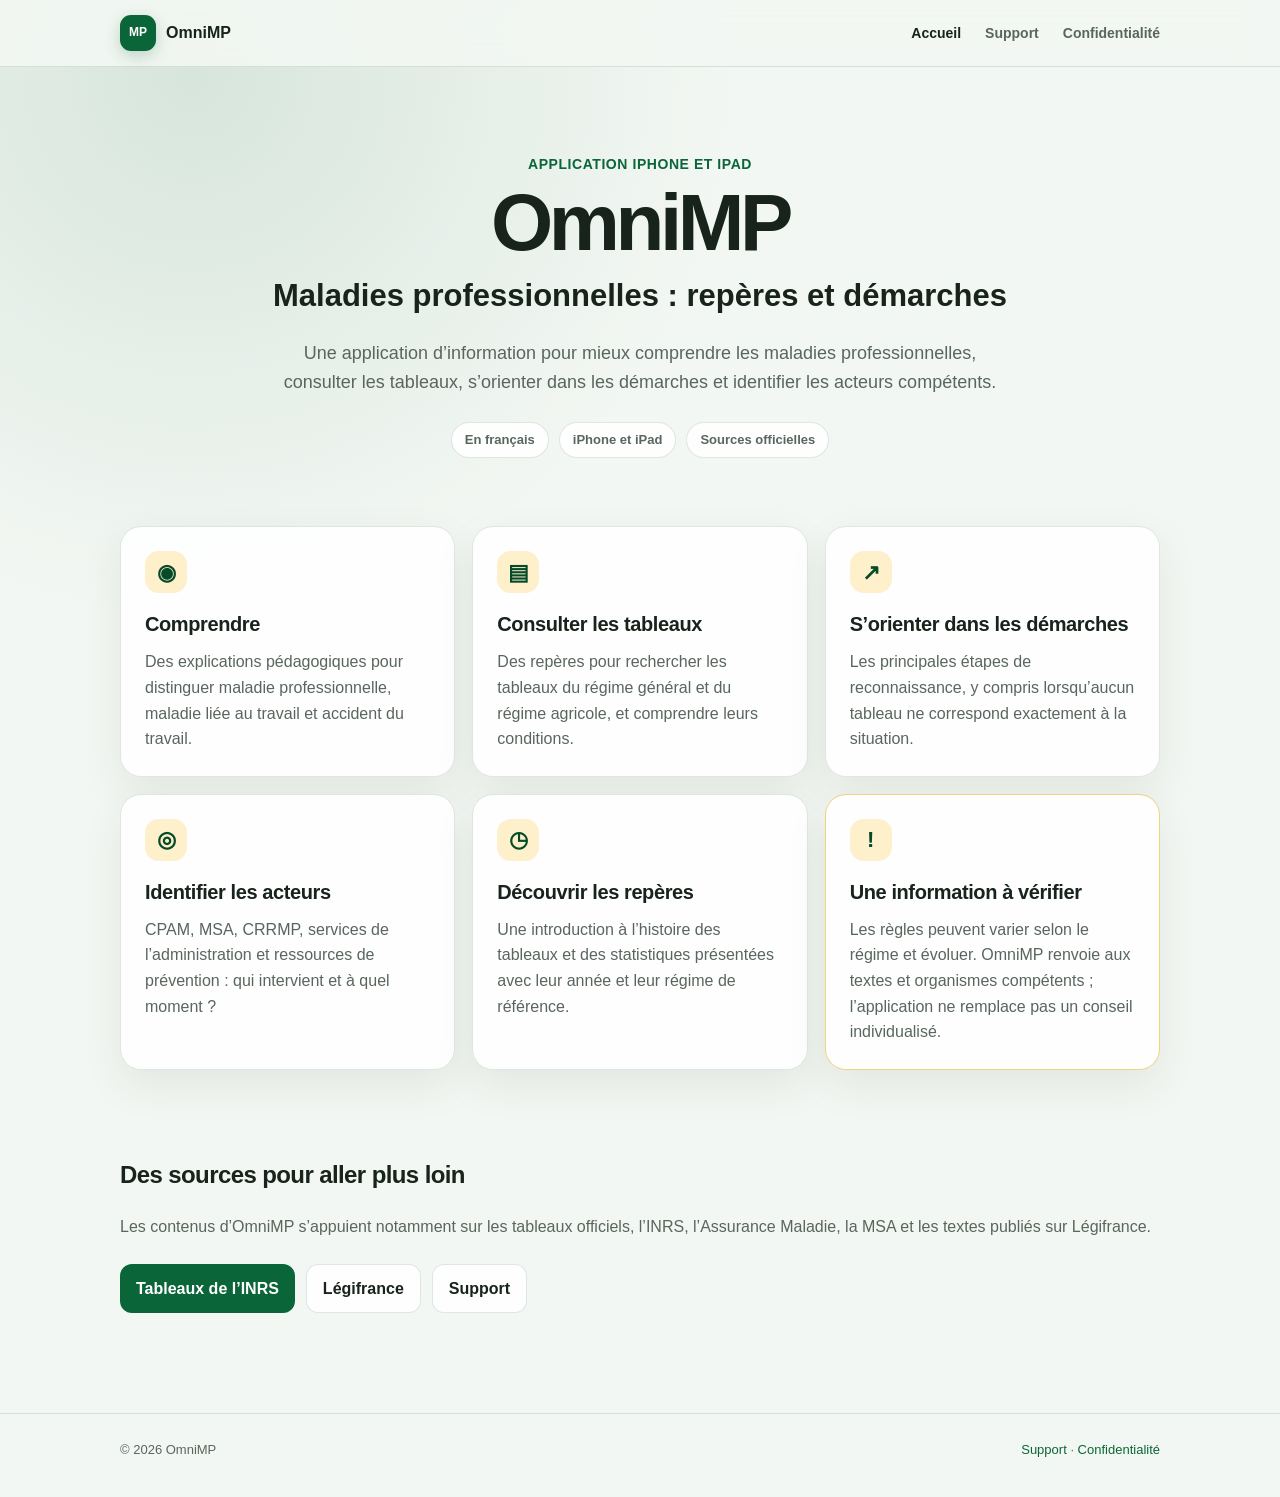
==== index.html @ 9f727d29 "Add files via upload" ====
<!doctype html>
<html lang="fr">
<head>
  <meta charset="utf-8">
  <meta name="viewport" content="width=device-width, initial-scale=1">
  <meta name="description" content="OmniMP : comprendre les maladies professionnelles, leurs tableaux, les démarches de reconnaissance et les acteurs concernés.">
  <meta name="theme-color" content="#0a6638">
  <title>OmniMP - Maladies professionnelles : repères et démarches</title>
  <link rel="stylesheet" href="styles.css">
</head>
<body>
<header>
  <div class="wrap">
    <nav aria-label="Navigation principale">
      <a class="brand" href="index.html"><span class="logo" aria-hidden="true">MP</span><span>OmniMP</span></a>
      <a class="navlink active" href="index.html">Accueil</a>
      <a class="navlink" href="support.html">Support</a>
      <a class="navlink" href="privacy.html">Confidentialité</a>
    </nav>
  </div>
</header>

<main>
  <section class="hero wrap">
    <p class="eyebrow">Application iPhone et iPad</p>
    <h1>OmniMP</h1>
    <p class="lead">Maladies professionnelles : repères et démarches</p>
    <p class="intro">
      Une application d’information pour mieux comprendre les maladies professionnelles,
      consulter les tableaux, s’orienter dans les démarches et identifier les acteurs compétents.
    </p>
    <div class="pills" aria-label="Caractéristiques">
      <span class="pill">En français</span>
      <span class="pill">iPhone et iPad</span>
      <span class="pill">Sources officielles</span>
    </div>
  </section>

  <section class="wrap grid" aria-label="Rubriques d’OmniMP">
    <article class="card">
      <div class="icon" aria-hidden="true">◉</div>
      <h2>Comprendre</h2>
      <p>Des explications pédagogiques pour distinguer maladie professionnelle, maladie liée au travail et accident du travail.</p>
    </article>
    <article class="card">
      <div class="icon" aria-hidden="true">▤</div>
      <h2>Consulter les tableaux</h2>
      <p>Des repères pour rechercher les tableaux du régime général et du régime agricole, et comprendre leurs conditions.</p>
    </article>
    <article class="card">
      <div class="icon" aria-hidden="true">↗</div>
      <h2>S’orienter dans les démarches</h2>
      <p>Les principales étapes de reconnaissance, y compris lorsqu’aucun tableau ne correspond exactement à la situation.</p>
    </article>
    <article class="card">
      <div class="icon" aria-hidden="true">◎</div>
      <h2>Identifier les acteurs</h2>
      <p>CPAM, MSA, CRRMP, services de l’administration et ressources de prévention : qui intervient et à quel moment ?</p>
    </article>
    <article class="card">
      <div class="icon" aria-hidden="true">◷</div>
      <h2>Découvrir les repères</h2>
      <p>Une introduction à l’histoire des tableaux et des statistiques présentées avec leur année et leur régime de référence.</p>
    </article>
    <article class="card notice-card">
      <div class="icon" aria-hidden="true">!</div>
      <h2>Une information à vérifier</h2>
      <p>Les règles peuvent varier selon le régime et évoluer. OmniMP renvoie aux textes et organismes compétents ; l’application ne remplace pas un conseil individualisé.</p>
    </article>
  </section>

  <section class="wrap sources">
    <h2>Des sources pour aller plus loin</h2>
    <p>Les contenus d’OmniMP s’appuient notamment sur les tableaux officiels, l’INRS, l’Assurance Maladie, la MSA et les textes publiés sur Légifrance.</p>
    <div class="actions">
      <a class="button" href="https://www.inrs.fr/publications/bdd/mp.html" rel="noopener noreferrer">Tableaux de l’INRS</a>
      <a class="button secondary" href="https://www.legifrance.gouv.fr/" rel="noopener noreferrer">Légifrance</a>
      <a class="button secondary" href="support.html">Support</a>
    </div>
  </section>
</main>

<footer>
  <div class="wrap footerrow">
    <span>© 2026 OmniMP</span>
    <span><a href="support.html">Support</a> · <a href="privacy.html">Confidentialité</a></span>
  </div>
</footer>
</body>
</html>
---- styles.css ----
:root {
  color-scheme: light dark;
  --bg: #f3f7f3;
  --card: rgba(255, 255, 255, .88);
  --text: #17231b;
  --muted: #59665d;
  --line: rgba(13, 73, 39, .13);
  --accent: #0a6638;
  --accent-dark: #064b29;
  --yellow: #f6c843;
  --shadow: 0 16px 42px rgba(20, 50, 30, .08);
}

@media (prefers-color-scheme: dark) {
  :root {
    --bg: #101713;
    --card: rgba(28, 38, 31, .92);
    --text: #edf5ee;
    --muted: #b0bdb2;
    --line: rgba(240, 255, 240, .13);
    --accent: #83d39d;
    --accent-dark: #b8efc6;
    --shadow: 0 16px 42px rgba(0, 0, 0, .25);
  }
}

* { box-sizing: border-box; }
html { scroll-behavior: smooth; }
body {
  margin: 0;
  color: var(--text);
  background: radial-gradient(circle at 15% 5%, rgba(10, 102, 56, .12), transparent 34rem), var(--bg);
  font: 16px/1.6 -apple-system, BlinkMacSystemFont, "Segoe UI", Roboto, Helvetica, Arial, sans-serif;
}
a { color: var(--accent); text-decoration: none; }
a:hover { text-decoration: underline; }
.wrap { width: min(1040px, calc(100% - 40px)); margin: 0 auto; }
header {
  position: sticky; top: 0; z-index: 5;
  background: color-mix(in srgb, var(--bg) 88%, transparent);
  border-bottom: 1px solid var(--line);
  backdrop-filter: blur(16px);
}
nav { min-height: 66px; display: flex; align-items: center; gap: 24px; }
.brand { display: inline-flex; align-items: center; gap: 10px; margin-right: auto; color: var(--text); font-weight: 800; }
.brand:hover { text-decoration: none; }
.logo {
  width: 36px; height: 36px; display: grid; place-items: center;
  border-radius: 11px; background: var(--accent); color: #fff; font-size: 12px; font-weight: 900;
  box-shadow: 0 5px 15px rgba(10, 102, 56, .22);
}
.navlink { color: var(--muted); font-size: 14px; font-weight: 650; }
.navlink.active { color: var(--text); }
.hero { padding: 86px 0 52px; text-align: center; }
.eyebrow { margin: 0 0 6px; color: var(--accent); font-size: 14px; font-weight: 800; letter-spacing: .04em; text-transform: uppercase; }
h1 { margin: 8px 0; font-size: clamp(48px, 8vw, 80px); line-height: 1; letter-spacing: -.055em; }
.lead { margin: 0 auto; font-size: clamp(22px, 3vw, 31px); font-weight: 750; }
.intro { max-width: 740px; margin: 18px auto 0; color: var(--muted); font-size: 18px; }
.pills { display: flex; flex-wrap: wrap; justify-content: center; gap: 10px; margin-top: 25px; }
.pill { padding: 7px 13px; border: 1px solid var(--line); border-radius: 999px; background: var(--card); color: var(--muted); font-size: 13px; font-weight: 700; }
.grid { display: grid; grid-template-columns: repeat(3, 1fr); gap: 17px; padding: 16px 0 58px; }
.card { padding: 24px; border: 1px solid var(--line); border-radius: 21px; background: var(--card); box-shadow: var(--shadow); }
.card h2 { margin: 0 0 9px; font-size: 20px; letter-spacing: -.02em; }
.card p { margin: 0; color: var(--muted); }
.icon { display: grid; place-items: center; width: 42px; height: 42px; margin-bottom: 15px; border-radius: 14px; background: color-mix(in srgb, var(--yellow) 28%, transparent); color: var(--accent-dark); font-size: 22px; font-weight: 800; }
.notice-card { border-color: color-mix(in srgb, var(--yellow) 60%, var(--line)); }
.sources { padding: 8px 0 76px; }
.sources h2, .content h2 { letter-spacing: -.025em; }
.sources p, .content p, .content li { color: var(--muted); }
.content { width: min(820px, calc(100% - 40px)); margin: 56px auto 80px; }
.content h1 { font-size: clamp(38px, 6vw, 58px); margin-bottom: 20px; }
.content h2 { margin: 34px 0 8px; font-size: 24px; }
.content li { margin: 7px 0; }
.notice { margin: 24px 0; padding: 17px 19px; border-left: 4px solid var(--yellow); border-radius: 0 14px 14px 0; background: var(--card); }
.actions { display: flex; flex-wrap: wrap; gap: 11px; margin: 24px 0; }
.button { display: inline-flex; align-items: center; justify-content: center; padding: 11px 16px; border-radius: 12px; background: var(--accent); color: #fff; font-weight: 750; }
.button:hover { text-decoration: none; filter: brightness(.96); }
.button.secondary { border: 1px solid var(--line); background: var(--card); color: var(--text); }
footer { padding: 26px 0 36px; border-top: 1px solid var(--line); color: var(--muted); font-size: 13px; }
.footerrow { display: flex; justify-content: space-between; flex-wrap: wrap; gap: 16px; }
@media (max-width: 760px) {
  nav { gap: 13px; }
  .navlink { display: none; }
  .grid { grid-template-columns: 1fr; }
  .hero { padding-top: 58px; }
}
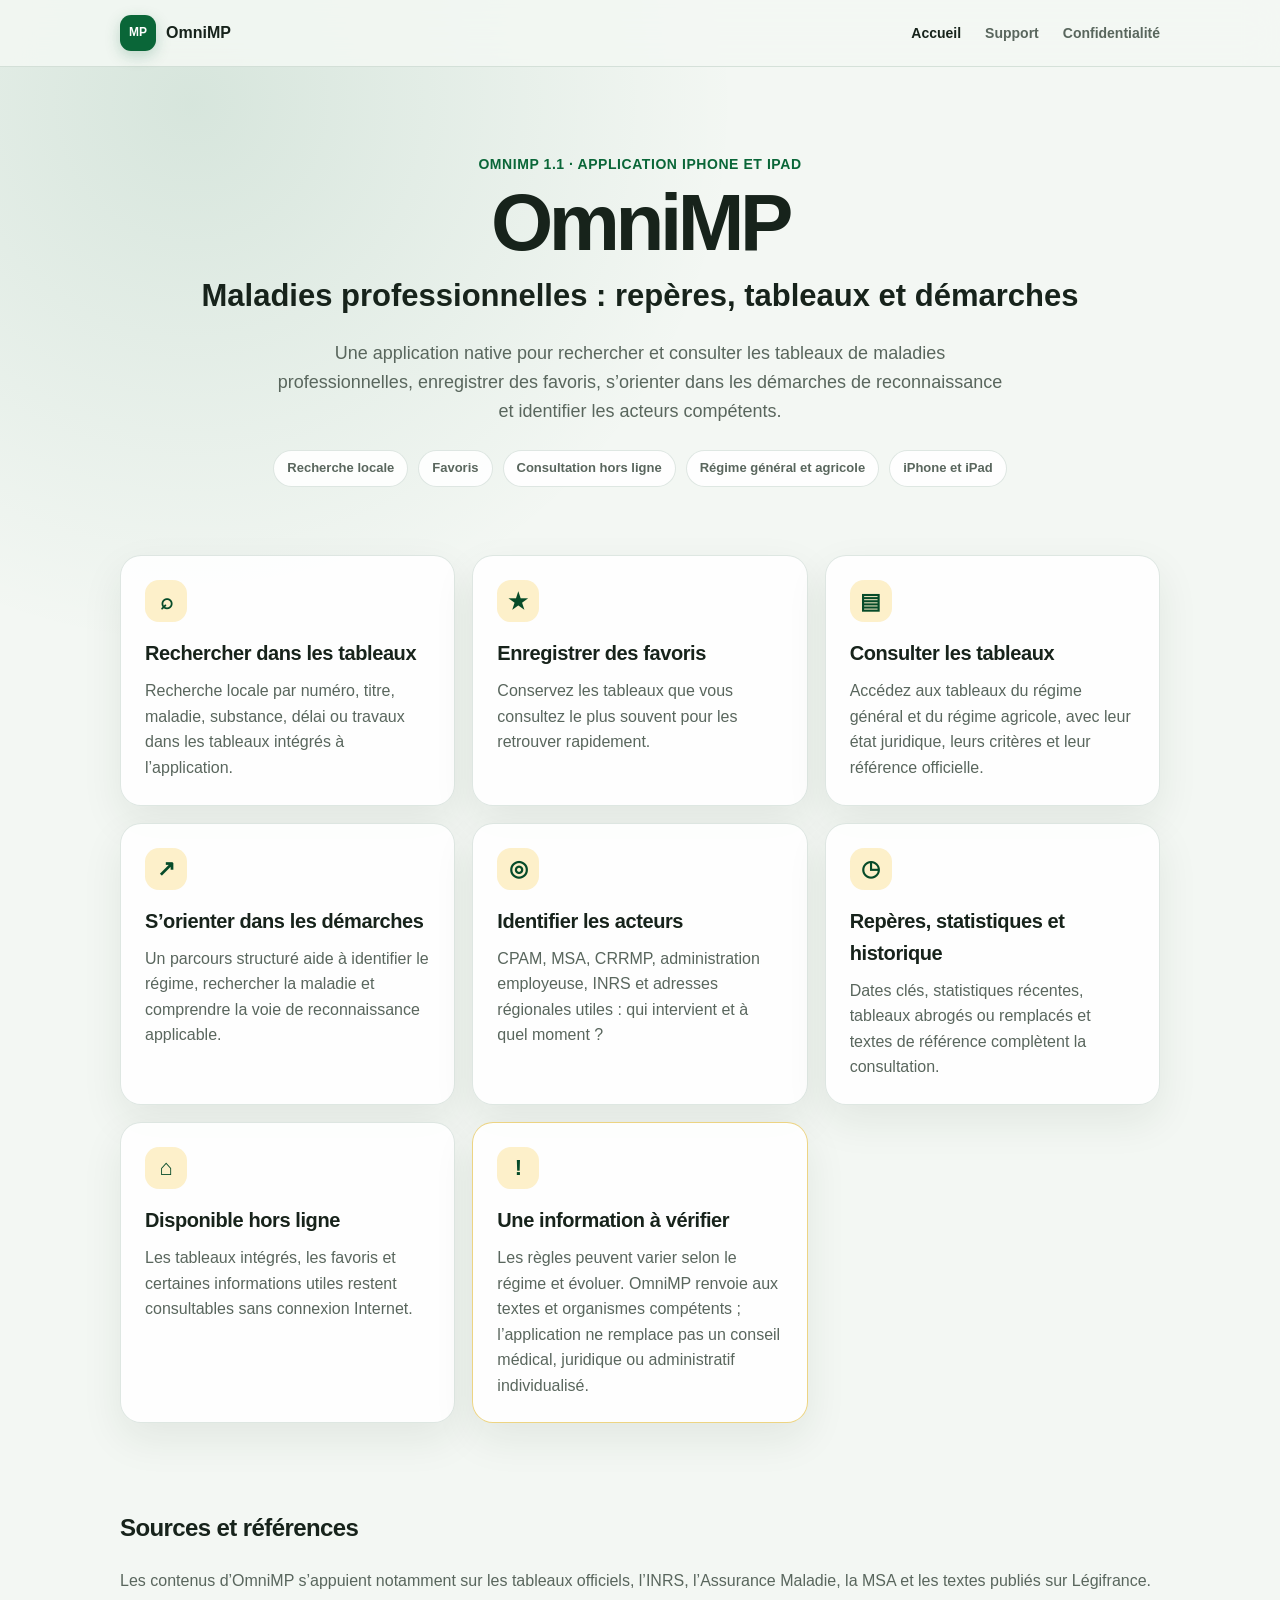
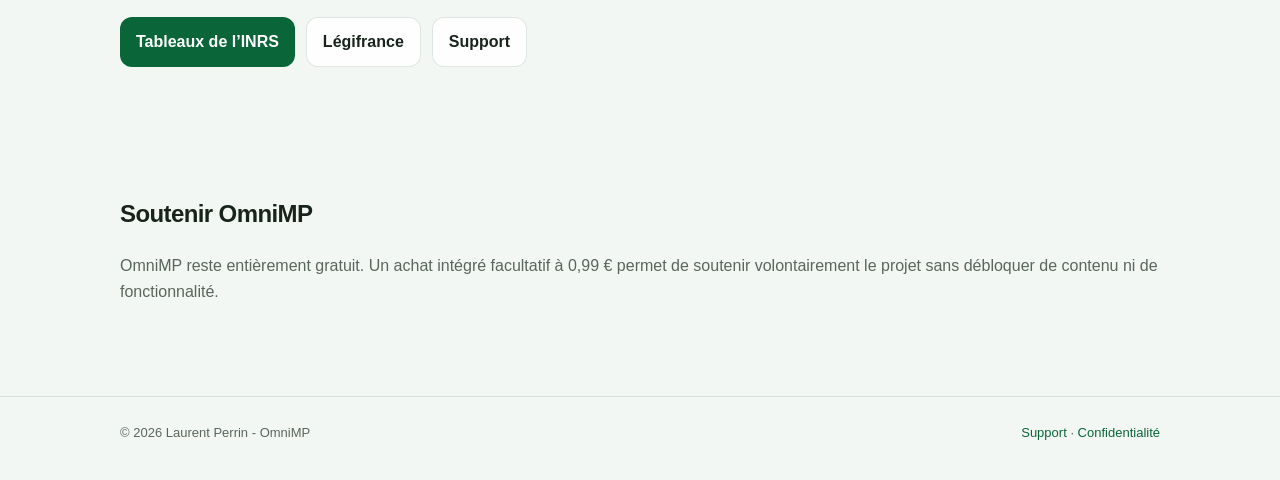
==== commit d7c2ffcb: "Add files via upload" ====
--- a/index.html
+++ b/index.html
@@ -1,90 +1,38 @@
 <!doctype html>
 <html lang="fr">
 <head>
-  <meta charset="utf-8">
-  <meta name="viewport" content="width=device-width, initial-scale=1">
-  <meta name="description" content="OmniMP : comprendre les maladies professionnelles, leurs tableaux, les démarches de reconnaissance et les acteurs concernés.">
+  <meta charset="utf-8"><meta name="viewport" content="width=device-width, initial-scale=1">
+  <meta name="description" content="OmniMP 1.1 : rechercher et consulter les tableaux de maladies professionnelles, enregistrer des favoris, s’orienter dans les démarches et identifier les acteurs compétents.">
   <meta name="theme-color" content="#0a6638">
-  <title>OmniMP - Maladies professionnelles : repères et démarches</title>
+  <title>OmniMP 1.1 - Maladies professionnelles : tableaux, démarches et repères</title>
   <link rel="stylesheet" href="styles.css">
 </head>
 <body>
-<header>
-  <div class="wrap">
-    <nav aria-label="Navigation principale">
-      <a class="brand" href="index.html"><span class="logo" aria-hidden="true">MP</span><span>OmniMP</span></a>
-      <a class="navlink active" href="index.html">Accueil</a>
-      <a class="navlink" href="support.html">Support</a>
-      <a class="navlink" href="privacy.html">Confidentialité</a>
-    </nav>
-  </div>
-</header>
-
+<header><div class="wrap"><nav aria-label="Navigation principale">
+<a class="brand" href="index.html"><span class="logo" aria-hidden="true">MP</span><span>OmniMP</span></a>
+<a class="navlink active" href="index.html">Accueil</a><a class="navlink" href="support.html">Support</a><a class="navlink" href="privacy.html">Confidentialité</a>
+</nav></div></header>
 <main>
-  <section class="hero wrap">
-    <p class="eyebrow">Application iPhone et iPad</p>
-    <h1>OmniMP</h1>
-    <p class="lead">Maladies professionnelles : repères et démarches</p>
-    <p class="intro">
-      Une application d’information pour mieux comprendre les maladies professionnelles,
-      consulter les tableaux, s’orienter dans les démarches et identifier les acteurs compétents.
-    </p>
-    <div class="pills" aria-label="Caractéristiques">
-      <span class="pill">En français</span>
-      <span class="pill">iPhone et iPad</span>
-      <span class="pill">Sources officielles</span>
-    </div>
-  </section>
-
-  <section class="wrap grid" aria-label="Rubriques d’OmniMP">
-    <article class="card">
-      <div class="icon" aria-hidden="true">◉</div>
-      <h2>Comprendre</h2>
-      <p>Des explications pédagogiques pour distinguer maladie professionnelle, maladie liée au travail et accident du travail.</p>
-    </article>
-    <article class="card">
-      <div class="icon" aria-hidden="true">▤</div>
-      <h2>Consulter les tableaux</h2>
-      <p>Des repères pour rechercher les tableaux du régime général et du régime agricole, et comprendre leurs conditions.</p>
-    </article>
-    <article class="card">
-      <div class="icon" aria-hidden="true">↗</div>
-      <h2>S’orienter dans les démarches</h2>
-      <p>Les principales étapes de reconnaissance, y compris lorsqu’aucun tableau ne correspond exactement à la situation.</p>
-    </article>
-    <article class="card">
-      <div class="icon" aria-hidden="true">◎</div>
-      <h2>Identifier les acteurs</h2>
-      <p>CPAM, MSA, CRRMP, services de l’administration et ressources de prévention : qui intervient et à quel moment ?</p>
-    </article>
-    <article class="card">
-      <div class="icon" aria-hidden="true">◷</div>
-      <h2>Découvrir les repères</h2>
-      <p>Une introduction à l’histoire des tableaux et des statistiques présentées avec leur année et leur régime de référence.</p>
-    </article>
-    <article class="card notice-card">
-      <div class="icon" aria-hidden="true">!</div>
-      <h2>Une information à vérifier</h2>
-      <p>Les règles peuvent varier selon le régime et évoluer. OmniMP renvoie aux textes et organismes compétents ; l’application ne remplace pas un conseil individualisé.</p>
-    </article>
-  </section>
-
-  <section class="wrap sources">
-    <h2>Des sources pour aller plus loin</h2>
-    <p>Les contenus d’OmniMP s’appuient notamment sur les tableaux officiels, l’INRS, l’Assurance Maladie, la MSA et les textes publiés sur Légifrance.</p>
-    <div class="actions">
-      <a class="button" href="https://www.inrs.fr/publications/bdd/mp.html" rel="noopener noreferrer">Tableaux de l’INRS</a>
-      <a class="button secondary" href="https://www.legifrance.gouv.fr/" rel="noopener noreferrer">Légifrance</a>
-      <a class="button secondary" href="support.html">Support</a>
-    </div>
-  </section>
+<section class="hero wrap">
+<p class="eyebrow">OmniMP 1.1 · Application iPhone et iPad</p>
+<h1>OmniMP</h1><p class="lead">Maladies professionnelles : repères, tableaux et démarches</p>
+<p class="intro">Une application native pour rechercher et consulter les tableaux de maladies professionnelles, enregistrer des favoris, s’orienter dans les démarches de reconnaissance et identifier les acteurs compétents.</p>
+<div class="pills" aria-label="Caractéristiques">
+<span class="pill">Recherche locale</span><span class="pill">Favoris</span><span class="pill">Consultation hors ligne</span><span class="pill">Régime général et agricole</span><span class="pill">iPhone et iPad</span>
+</div></section>
+<section class="wrap grid" aria-label="Fonctionnalités d’OmniMP">
+<article class="card"><div class="icon" aria-hidden="true">⌕</div><h2>Rechercher dans les tableaux</h2><p>Recherche locale par numéro, titre, maladie, substance, délai ou travaux dans les tableaux intégrés à l’application.</p></article>
+<article class="card"><div class="icon" aria-hidden="true">★</div><h2>Enregistrer des favoris</h2><p>Conservez les tableaux que vous consultez le plus souvent pour les retrouver rapidement.</p></article>
+<article class="card"><div class="icon" aria-hidden="true">▤</div><h2>Consulter les tableaux</h2><p>Accédez aux tableaux du régime général et du régime agricole, avec leur état juridique, leurs critères et leur référence officielle.</p></article>
+<article class="card"><div class="icon" aria-hidden="true">↗</div><h2>S’orienter dans les démarches</h2><p>Un parcours structuré aide à identifier le régime, rechercher la maladie et comprendre la voie de reconnaissance applicable.</p></article>
+<article class="card"><div class="icon" aria-hidden="true">◎</div><h2>Identifier les acteurs</h2><p>CPAM, MSA, CRRMP, administration employeuse, INRS et adresses régionales utiles : qui intervient et à quel moment ?</p></article>
+<article class="card"><div class="icon" aria-hidden="true">◷</div><h2>Repères, statistiques et historique</h2><p>Dates clés, statistiques récentes, tableaux abrogés ou remplacés et textes de référence complètent la consultation.</p></article>
+<article class="card"><div class="icon" aria-hidden="true">⌂</div><h2>Disponible hors ligne</h2><p>Les tableaux intégrés, les favoris et certaines informations utiles restent consultables sans connexion Internet.</p></article>
+<article class="card notice-card"><div class="icon" aria-hidden="true">!</div><h2>Une information à vérifier</h2><p>Les règles peuvent varier selon le régime et évoluer. OmniMP renvoie aux textes et organismes compétents ; l’application ne remplace pas un conseil médical, juridique ou administratif individualisé.</p></article>
+</section>
+<section class="wrap sources"><h2>Sources et références</h2><p>Les contenus d’OmniMP s’appuient notamment sur les tableaux officiels, l’INRS, l’Assurance Maladie, la MSA et les textes publiés sur Légifrance.</p>
+<div class="actions"><a class="button" href="https://www.inrs.fr/publications/bdd/mp.html" rel="noopener noreferrer">Tableaux de l’INRS</a><a class="button secondary" href="https://www.legifrance.gouv.fr/" rel="noopener noreferrer">Légifrance</a><a class="button secondary" href="support.html">Support</a></div></section>
+<section class="wrap sources"><h2>Soutenir OmniMP</h2><p>OmniMP reste entièrement gratuit. Un achat intégré facultatif à 0,99 € permet de soutenir volontairement le projet sans débloquer de contenu ni de fonctionnalité.</p></section>
 </main>
-
-<footer>
-  <div class="wrap footerrow">
-    <span>© 2026 OmniMP</span>
-    <span><a href="support.html">Support</a> · <a href="privacy.html">Confidentialité</a></span>
-  </div>
-</footer>
-</body>
-</html>
+<footer><div class="wrap footerrow"><span>© 2026 Laurent Perrin - OmniMP</span><span><a href="support.html">Support</a> · <a href="privacy.html">Confidentialité</a></span></div></footer>
+</body></html>
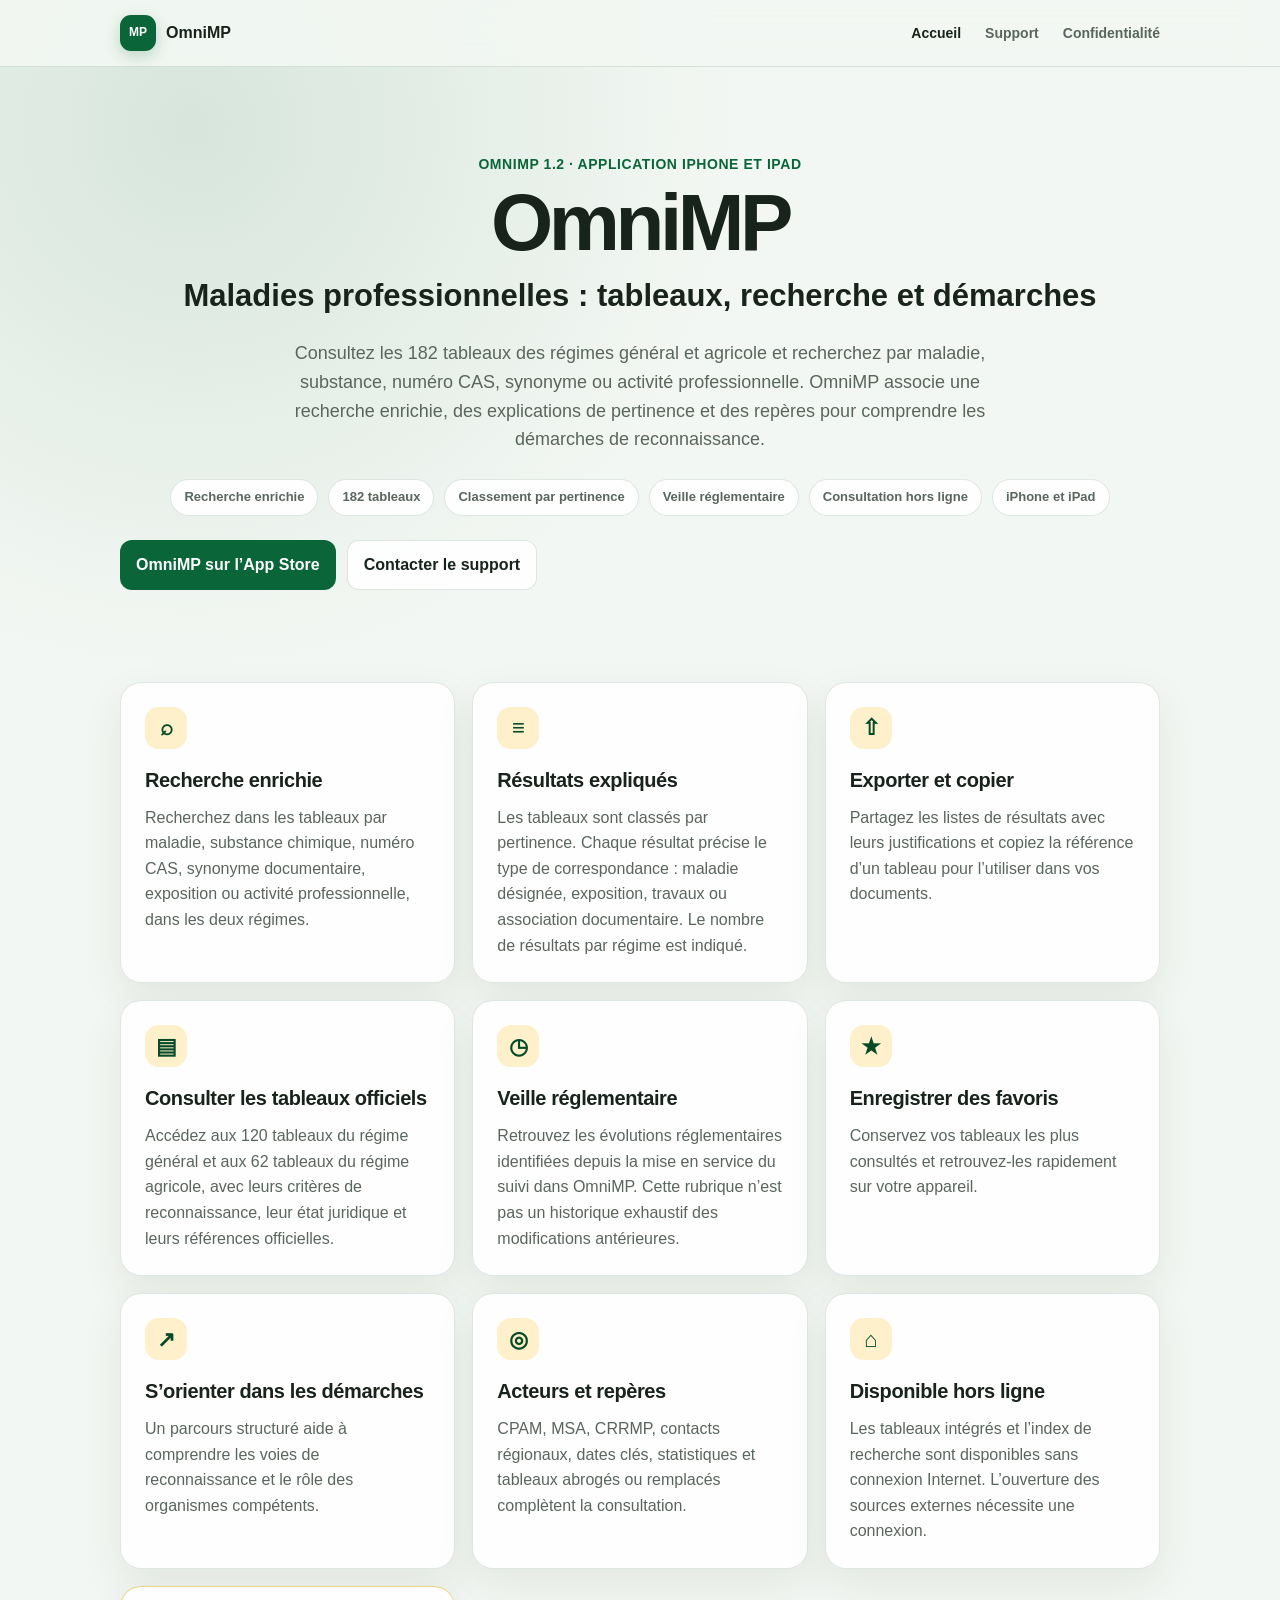
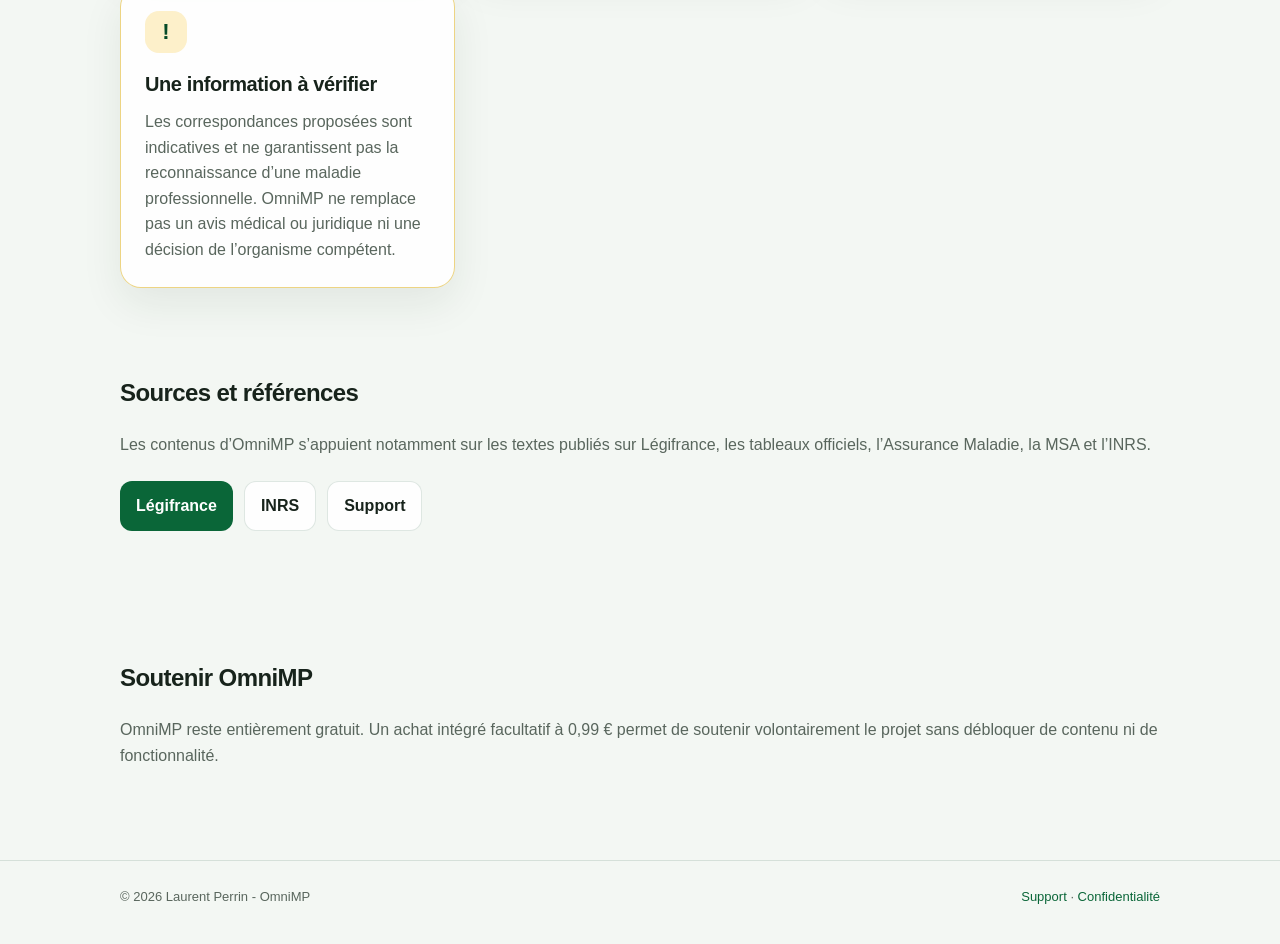
==== commit 5b01127c: "Add files via upload Webpages OmniMP 1.2" ====
--- a/index.html
+++ b/index.html
@@ -1,38 +1,24 @@
-<!doctype html>
-<html lang="fr">
-<head>
-  <meta charset="utf-8"><meta name="viewport" content="width=device-width, initial-scale=1">
-  <meta name="description" content="OmniMP 1.1 : rechercher et consulter les tableaux de maladies professionnelles, enregistrer des favoris, s’orienter dans les démarches et identifier les acteurs compétents.">
-  <meta name="theme-color" content="#0a6638">
-  <title>OmniMP 1.1 - Maladies professionnelles : tableaux, démarches et repères</title>
-  <link rel="stylesheet" href="styles.css">
-</head>
-<body>
-<header><div class="wrap"><nav aria-label="Navigation principale">
-<a class="brand" href="index.html"><span class="logo" aria-hidden="true">MP</span><span>OmniMP</span></a>
-<a class="navlink active" href="index.html">Accueil</a><a class="navlink" href="support.html">Support</a><a class="navlink" href="privacy.html">Confidentialité</a>
-</nav></div></header>
+<!doctype html><html lang="fr"><head><meta charset="utf-8"><meta name="viewport" content="width=device-width, initial-scale=1"><meta name="description" content="OmniMP 1.2 : recherche enrichie dans les tableaux des maladies professionnelles, numéros CAS, pertinence, veille réglementaire, favoris et consultation hors ligne."><meta name="theme-color" content="#0a6638"><title>OmniMP 1.2 - Maladies professionnelles : tableaux, recherche et démarches</title><link rel="stylesheet" href="styles.css"></head><body><header><div class="wrap"><nav aria-label="Navigation principale"><a class="brand" href="index.html"><span class="logo" aria-hidden="true">MP</span><span>OmniMP</span></a><a class="navlink active" href="index.html">Accueil</a><a class="navlink " href="support.html">Support</a><a class="navlink " href="privacy.html">Confidentialité</a></nav></div></header>
 <main>
 <section class="hero wrap">
-<p class="eyebrow">OmniMP 1.1 · Application iPhone et iPad</p>
-<h1>OmniMP</h1><p class="lead">Maladies professionnelles : repères, tableaux et démarches</p>
-<p class="intro">Une application native pour rechercher et consulter les tableaux de maladies professionnelles, enregistrer des favoris, s’orienter dans les démarches de reconnaissance et identifier les acteurs compétents.</p>
-<div class="pills" aria-label="Caractéristiques">
-<span class="pill">Recherche locale</span><span class="pill">Favoris</span><span class="pill">Consultation hors ligne</span><span class="pill">Régime général et agricole</span><span class="pill">iPhone et iPad</span>
-</div></section>
+<p class="eyebrow">OmniMP 1.2 · Application iPhone et iPad</p>
+<h1>OmniMP</h1><p class="lead">Maladies professionnelles : tableaux, recherche et démarches</p>
+<p class="intro">Consultez les 182 tableaux des régimes général et agricole et recherchez par maladie, substance, numéro CAS, synonyme ou activité professionnelle. OmniMP associe une recherche enrichie, des explications de pertinence et des repères pour comprendre les démarches de reconnaissance.</p>
+<div class="pills" aria-label="Caractéristiques"><span class="pill">Recherche enrichie</span><span class="pill">182 tableaux</span><span class="pill">Classement par pertinence</span><span class="pill">Veille réglementaire</span><span class="pill">Consultation hors ligne</span><span class="pill">iPhone et iPad</span></div>
+<div class="actions"><a class="button" href="https://apps.apple.com/fr/app/id6819201549" rel="noopener noreferrer">OmniMP sur l’App Store</a><a class="button secondary" href="support.html">Contacter le support</a></div>
+</section>
 <section class="wrap grid" aria-label="Fonctionnalités d’OmniMP">
-<article class="card"><div class="icon" aria-hidden="true">⌕</div><h2>Rechercher dans les tableaux</h2><p>Recherche locale par numéro, titre, maladie, substance, délai ou travaux dans les tableaux intégrés à l’application.</p></article>
-<article class="card"><div class="icon" aria-hidden="true">★</div><h2>Enregistrer des favoris</h2><p>Conservez les tableaux que vous consultez le plus souvent pour les retrouver rapidement.</p></article>
-<article class="card"><div class="icon" aria-hidden="true">▤</div><h2>Consulter les tableaux</h2><p>Accédez aux tableaux du régime général et du régime agricole, avec leur état juridique, leurs critères et leur référence officielle.</p></article>
-<article class="card"><div class="icon" aria-hidden="true">↗</div><h2>S’orienter dans les démarches</h2><p>Un parcours structuré aide à identifier le régime, rechercher la maladie et comprendre la voie de reconnaissance applicable.</p></article>
-<article class="card"><div class="icon" aria-hidden="true">◎</div><h2>Identifier les acteurs</h2><p>CPAM, MSA, CRRMP, administration employeuse, INRS et adresses régionales utiles : qui intervient et à quel moment ?</p></article>
-<article class="card"><div class="icon" aria-hidden="true">◷</div><h2>Repères, statistiques et historique</h2><p>Dates clés, statistiques récentes, tableaux abrogés ou remplacés et textes de référence complètent la consultation.</p></article>
-<article class="card"><div class="icon" aria-hidden="true">⌂</div><h2>Disponible hors ligne</h2><p>Les tableaux intégrés, les favoris et certaines informations utiles restent consultables sans connexion Internet.</p></article>
-<article class="card notice-card"><div class="icon" aria-hidden="true">!</div><h2>Une information à vérifier</h2><p>Les règles peuvent varier selon le régime et évoluer. OmniMP renvoie aux textes et organismes compétents ; l’application ne remplace pas un conseil médical, juridique ou administratif individualisé.</p></article>
+<article class="card"><div class="icon" aria-hidden="true">⌕</div><h2>Recherche enrichie</h2><p>Recherchez dans les tableaux par maladie, substance chimique, numéro CAS, synonyme documentaire, exposition ou activité professionnelle, dans les deux régimes.</p></article>
+<article class="card"><div class="icon" aria-hidden="true">≡</div><h2>Résultats expliqués</h2><p>Les tableaux sont classés par pertinence. Chaque résultat précise le type de correspondance : maladie désignée, exposition, travaux ou association documentaire. Le nombre de résultats par régime est indiqué.</p></article>
+<article class="card"><div class="icon" aria-hidden="true">⇧</div><h2>Exporter et copier</h2><p>Partagez les listes de résultats avec leurs justifications et copiez la référence d’un tableau pour l’utiliser dans vos documents.</p></article>
+<article class="card"><div class="icon" aria-hidden="true">▤</div><h2>Consulter les tableaux officiels</h2><p>Accédez aux 120 tableaux du régime général et aux 62 tableaux du régime agricole, avec leurs critères de reconnaissance, leur état juridique et leurs références officielles.</p></article>
+<article class="card"><div class="icon" aria-hidden="true">◷</div><h2>Veille réglementaire</h2><p>Retrouvez les évolutions réglementaires identifiées depuis la mise en service du suivi dans OmniMP. Cette rubrique n’est pas un historique exhaustif des modifications antérieures.</p></article>
+<article class="card"><div class="icon" aria-hidden="true">★</div><h2>Enregistrer des favoris</h2><p>Conservez vos tableaux les plus consultés et retrouvez-les rapidement sur votre appareil.</p></article>
+<article class="card"><div class="icon" aria-hidden="true">↗</div><h2>S’orienter dans les démarches</h2><p>Un parcours structuré aide à comprendre les voies de reconnaissance et le rôle des organismes compétents.</p></article>
+<article class="card"><div class="icon" aria-hidden="true">◎</div><h2>Acteurs et repères</h2><p>CPAM, MSA, CRRMP, contacts régionaux, dates clés, statistiques et tableaux abrogés ou remplacés complètent la consultation.</p></article>
+<article class="card"><div class="icon" aria-hidden="true">⌂</div><h2>Disponible hors ligne</h2><p>Les tableaux intégrés et l’index de recherche sont disponibles sans connexion Internet. L’ouverture des sources externes nécessite une connexion.</p></article>
+<article class="card notice-card"><div class="icon" aria-hidden="true">!</div><h2>Une information à vérifier</h2><p>Les correspondances proposées sont indicatives et ne garantissent pas la reconnaissance d’une maladie professionnelle. OmniMP ne remplace pas un avis médical ou juridique ni une décision de l’organisme compétent.</p></article>
 </section>
-<section class="wrap sources"><h2>Sources et références</h2><p>Les contenus d’OmniMP s’appuient notamment sur les tableaux officiels, l’INRS, l’Assurance Maladie, la MSA et les textes publiés sur Légifrance.</p>
-<div class="actions"><a class="button" href="https://www.inrs.fr/publications/bdd/mp.html" rel="noopener noreferrer">Tableaux de l’INRS</a><a class="button secondary" href="https://www.legifrance.gouv.fr/" rel="noopener noreferrer">Légifrance</a><a class="button secondary" href="support.html">Support</a></div></section>
+<section class="wrap sources"><h2>Sources et références</h2><p>Les contenus d’OmniMP s’appuient notamment sur les textes publiés sur Légifrance, les tableaux officiels, l’Assurance Maladie, la MSA et l’INRS.</p><div class="actions"><a class="button" href="https://www.legifrance.gouv.fr/" rel="noopener noreferrer">Légifrance</a><a class="button secondary" href="https://www.inrs.fr/" rel="noopener noreferrer">INRS</a><a class="button secondary" href="support.html">Support</a></div></section>
 <section class="wrap sources"><h2>Soutenir OmniMP</h2><p>OmniMP reste entièrement gratuit. Un achat intégré facultatif à 0,99 € permet de soutenir volontairement le projet sans débloquer de contenu ni de fonctionnalité.</p></section>
-</main>
-<footer><div class="wrap footerrow"><span>© 2026 Laurent Perrin - OmniMP</span><span><a href="support.html">Support</a> · <a href="privacy.html">Confidentialité</a></span></div></footer>
-</body></html>+</main><footer><div class="wrap footerrow"><span>© 2026 Laurent Perrin - OmniMP</span><span><a href="support.html">Support</a> · <a href="privacy.html">Confidentialité</a></span></div></footer></body></html>
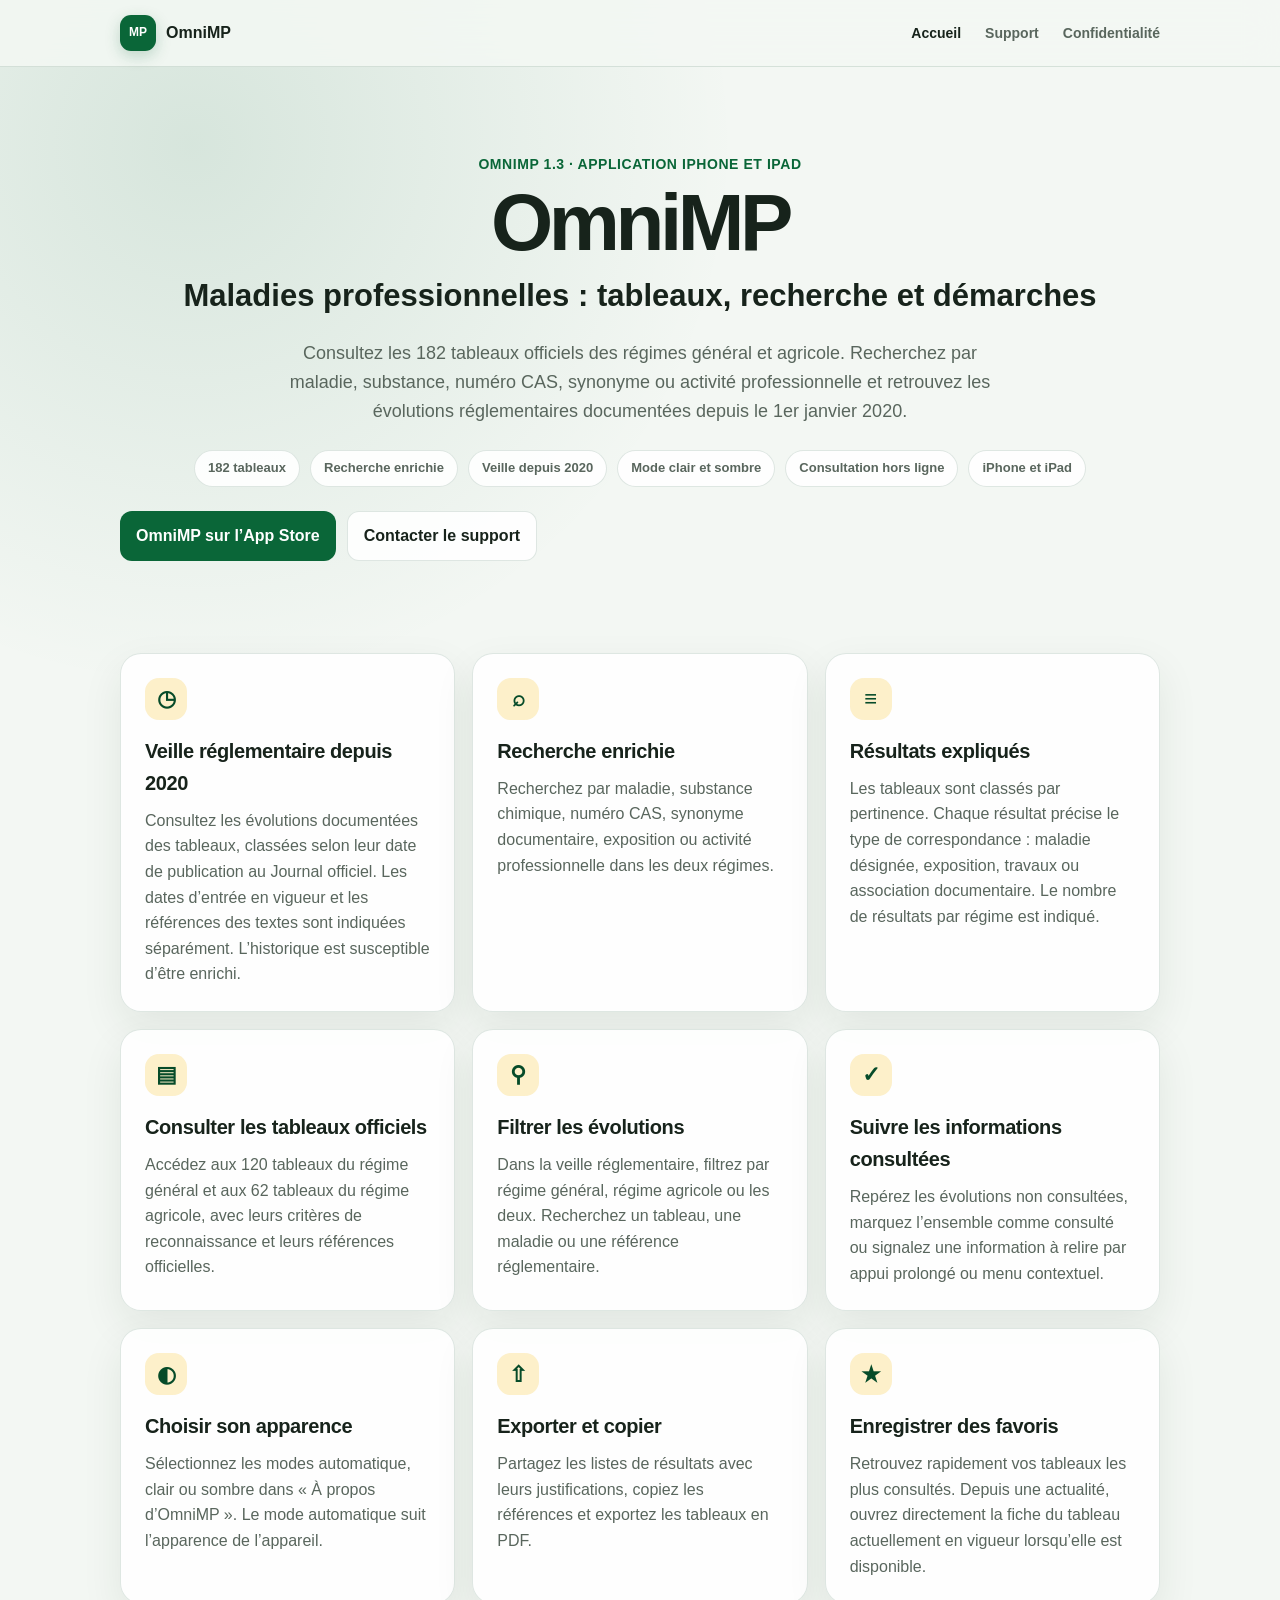
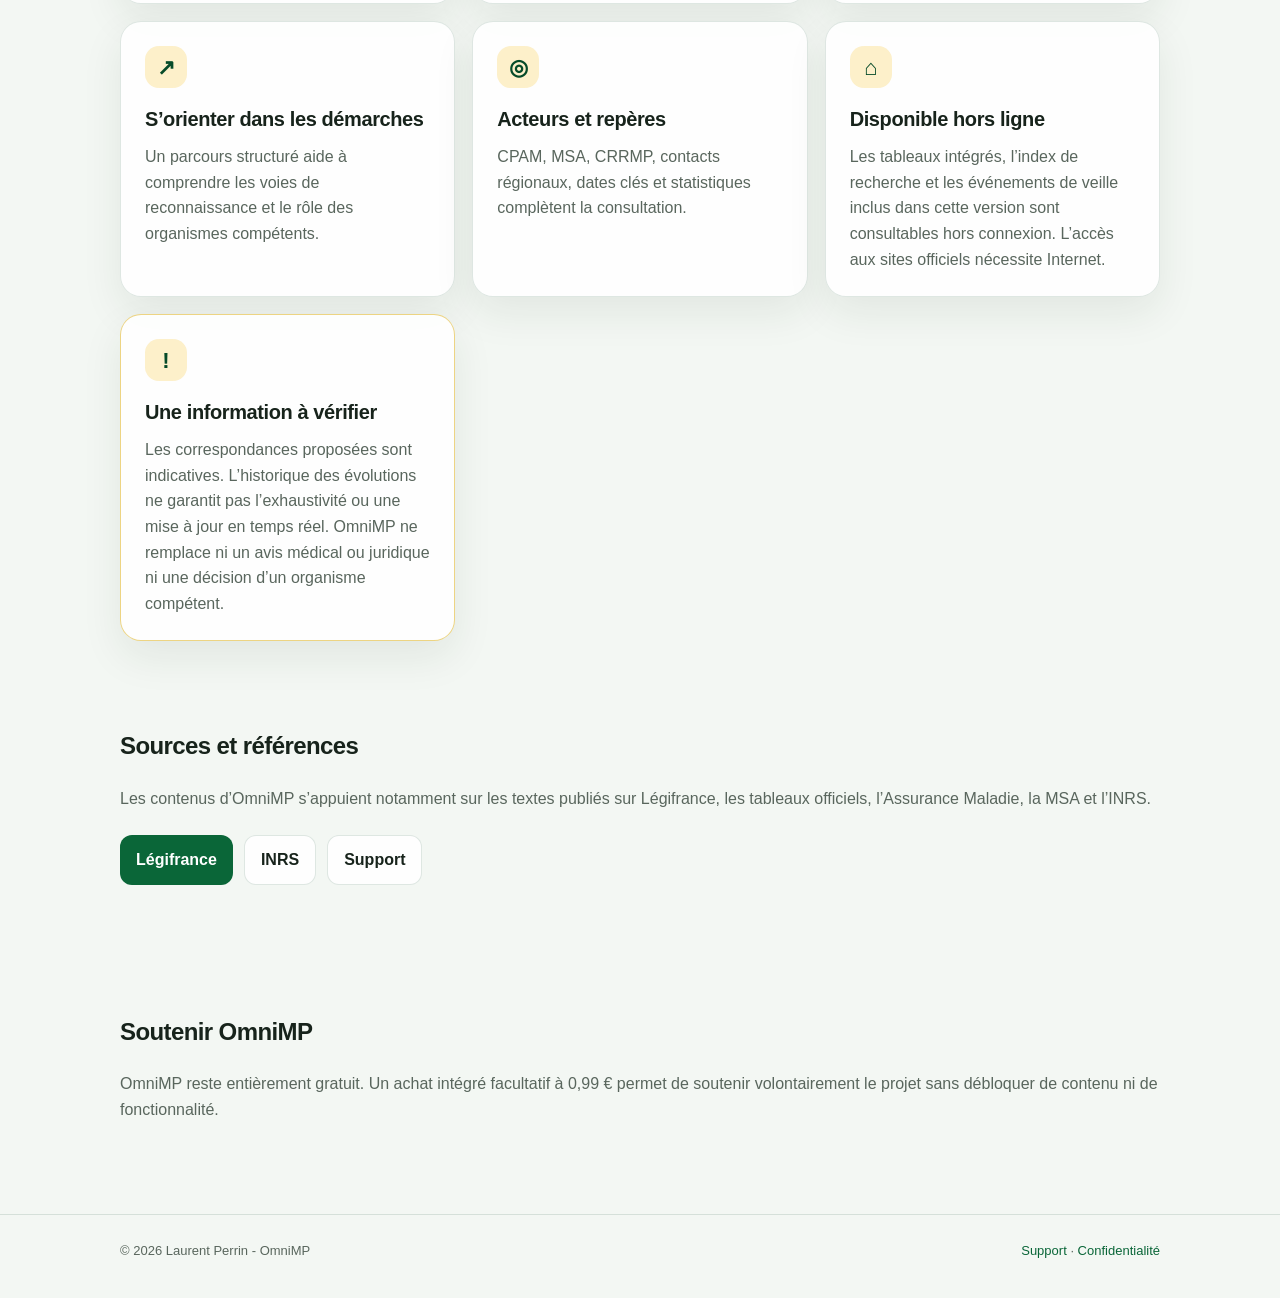
==== commit 41f59626: "Add files via upload" ====
--- a/index.html
+++ b/index.html
@@ -1,24 +1,27 @@
-<!doctype html><html lang="fr"><head><meta charset="utf-8"><meta name="viewport" content="width=device-width, initial-scale=1"><meta name="description" content="OmniMP 1.2 : recherche enrichie dans les tableaux des maladies professionnelles, numéros CAS, pertinence, veille réglementaire, favoris et consultation hors ligne."><meta name="theme-color" content="#0a6638"><title>OmniMP 1.2 - Maladies professionnelles : tableaux, recherche et démarches</title><link rel="stylesheet" href="styles.css"></head><body><header><div class="wrap"><nav aria-label="Navigation principale"><a class="brand" href="index.html"><span class="logo" aria-hidden="true">MP</span><span>OmniMP</span></a><a class="navlink active" href="index.html">Accueil</a><a class="navlink " href="support.html">Support</a><a class="navlink " href="privacy.html">Confidentialité</a></nav></div></header>
+<!doctype html>
+<html lang="fr">
+<head>
+<meta charset="utf-8">
+<meta name="viewport" content="width=device-width, initial-scale=1">
+<meta name="description" content="OmniMP 1.3 : 182 tableaux des maladies professionnelles, recherche enrichie, veille réglementaire depuis 2020, favoris, export PDF et mode sombre.">
+<meta name="theme-color" content="#0a6638">
+<title>OmniMP 1.3 - Maladies professionnelles : tableaux, recherche et veille</title>
+<link rel="stylesheet" href="styles.css">
+</head>
+<body>
+<header><div class="wrap"><nav aria-label="Navigation principale"><a class="brand" href="index.html"><span class="logo" aria-hidden="true">MP</span><span>OmniMP</span></a><a class="navlink active" href="index.html">Accueil</a><a class="navlink " href="support.html">Support</a><a class="navlink " href="privacy.html">Confidentialité</a></nav></div></header>
 <main>
 <section class="hero wrap">
-<p class="eyebrow">OmniMP 1.2 · Application iPhone et iPad</p>
+<p class="eyebrow">OmniMP 1.3 · Application iPhone et iPad</p>
 <h1>OmniMP</h1><p class="lead">Maladies professionnelles : tableaux, recherche et démarches</p>
-<p class="intro">Consultez les 182 tableaux des régimes général et agricole et recherchez par maladie, substance, numéro CAS, synonyme ou activité professionnelle. OmniMP associe une recherche enrichie, des explications de pertinence et des repères pour comprendre les démarches de reconnaissance.</p>
-<div class="pills" aria-label="Caractéristiques"><span class="pill">Recherche enrichie</span><span class="pill">182 tableaux</span><span class="pill">Classement par pertinence</span><span class="pill">Veille réglementaire</span><span class="pill">Consultation hors ligne</span><span class="pill">iPhone et iPad</span></div>
+<p class="intro">Consultez les 182 tableaux officiels des régimes général et agricole. Recherchez par maladie, substance, numéro CAS, synonyme ou activité professionnelle et retrouvez les évolutions réglementaires documentées depuis le 1er janvier 2020.</p>
+<div class="pills" aria-label="Caractéristiques"><span class="pill">182 tableaux</span><span class="pill">Recherche enrichie</span><span class="pill">Veille depuis 2020</span><span class="pill">Mode clair et sombre</span><span class="pill">Consultation hors ligne</span><span class="pill">iPhone et iPad</span></div>
 <div class="actions"><a class="button" href="https://apps.apple.com/fr/app/id6819201549" rel="noopener noreferrer">OmniMP sur l’App Store</a><a class="button secondary" href="support.html">Contacter le support</a></div>
 </section>
 <section class="wrap grid" aria-label="Fonctionnalités d’OmniMP">
-<article class="card"><div class="icon" aria-hidden="true">⌕</div><h2>Recherche enrichie</h2><p>Recherchez dans les tableaux par maladie, substance chimique, numéro CAS, synonyme documentaire, exposition ou activité professionnelle, dans les deux régimes.</p></article>
-<article class="card"><div class="icon" aria-hidden="true">≡</div><h2>Résultats expliqués</h2><p>Les tableaux sont classés par pertinence. Chaque résultat précise le type de correspondance : maladie désignée, exposition, travaux ou association documentaire. Le nombre de résultats par régime est indiqué.</p></article>
-<article class="card"><div class="icon" aria-hidden="true">⇧</div><h2>Exporter et copier</h2><p>Partagez les listes de résultats avec leurs justifications et copiez la référence d’un tableau pour l’utiliser dans vos documents.</p></article>
-<article class="card"><div class="icon" aria-hidden="true">▤</div><h2>Consulter les tableaux officiels</h2><p>Accédez aux 120 tableaux du régime général et aux 62 tableaux du régime agricole, avec leurs critères de reconnaissance, leur état juridique et leurs références officielles.</p></article>
-<article class="card"><div class="icon" aria-hidden="true">◷</div><h2>Veille réglementaire</h2><p>Retrouvez les évolutions réglementaires identifiées depuis la mise en service du suivi dans OmniMP. Cette rubrique n’est pas un historique exhaustif des modifications antérieures.</p></article>
-<article class="card"><div class="icon" aria-hidden="true">★</div><h2>Enregistrer des favoris</h2><p>Conservez vos tableaux les plus consultés et retrouvez-les rapidement sur votre appareil.</p></article>
-<article class="card"><div class="icon" aria-hidden="true">↗</div><h2>S’orienter dans les démarches</h2><p>Un parcours structuré aide à comprendre les voies de reconnaissance et le rôle des organismes compétents.</p></article>
-<article class="card"><div class="icon" aria-hidden="true">◎</div><h2>Acteurs et repères</h2><p>CPAM, MSA, CRRMP, contacts régionaux, dates clés, statistiques et tableaux abrogés ou remplacés complètent la consultation.</p></article>
-<article class="card"><div class="icon" aria-hidden="true">⌂</div><h2>Disponible hors ligne</h2><p>Les tableaux intégrés et l’index de recherche sont disponibles sans connexion Internet. L’ouverture des sources externes nécessite une connexion.</p></article>
-<article class="card notice-card"><div class="icon" aria-hidden="true">!</div><h2>Une information à vérifier</h2><p>Les correspondances proposées sont indicatives et ne garantissent pas la reconnaissance d’une maladie professionnelle. OmniMP ne remplace pas un avis médical ou juridique ni une décision de l’organisme compétent.</p></article>
-</section>
+<article class="card "><div class="icon" aria-hidden="true">◷</div><h2>Veille réglementaire depuis 2020</h2><p>Consultez les évolutions documentées des tableaux, classées selon leur date de publication au Journal officiel. Les dates d’entrée en vigueur et les références des textes sont indiquées séparément. L’historique est susceptible d’être enrichi.</p></article><article class="card "><div class="icon" aria-hidden="true">⌕</div><h2>Recherche enrichie</h2><p>Recherchez par maladie, substance chimique, numéro CAS, synonyme documentaire, exposition ou activité professionnelle dans les deux régimes.</p></article><article class="card "><div class="icon" aria-hidden="true">≡</div><h2>Résultats expliqués</h2><p>Les tableaux sont classés par pertinence. Chaque résultat précise le type de correspondance : maladie désignée, exposition, travaux ou association documentaire. Le nombre de résultats par régime est indiqué.</p></article><article class="card "><div class="icon" aria-hidden="true">▤</div><h2>Consulter les tableaux officiels</h2><p>Accédez aux 120 tableaux du régime général et aux 62 tableaux du régime agricole, avec leurs critères de reconnaissance et leurs références officielles.</p></article><article class="card "><div class="icon" aria-hidden="true">⚲</div><h2>Filtrer les évolutions</h2><p>Dans la veille réglementaire, filtrez par régime général, régime agricole ou les deux. Recherchez un tableau, une maladie ou une référence réglementaire.</p></article><article class="card "><div class="icon" aria-hidden="true">✓</div><h2>Suivre les informations consultées</h2><p>Repérez les évolutions non consultées, marquez l’ensemble comme consulté ou signalez une information à relire par appui prolongé ou menu contextuel.</p></article><article class="card "><div class="icon" aria-hidden="true">◐</div><h2>Choisir son apparence</h2><p>Sélectionnez les modes automatique, clair ou sombre dans « À propos d’OmniMP ». Le mode automatique suit l’apparence de l’appareil.</p></article><article class="card "><div class="icon" aria-hidden="true">⇧</div><h2>Exporter et copier</h2><p>Partagez les listes de résultats avec leurs justifications, copiez les références et exportez les tableaux en PDF.</p></article><article class="card "><div class="icon" aria-hidden="true">★</div><h2>Enregistrer des favoris</h2><p>Retrouvez rapidement vos tableaux les plus consultés. Depuis une actualité, ouvrez directement la fiche du tableau actuellement en vigueur lorsqu’elle est disponible.</p></article><article class="card "><div class="icon" aria-hidden="true">↗</div><h2>S’orienter dans les démarches</h2><p>Un parcours structuré aide à comprendre les voies de reconnaissance et le rôle des organismes compétents.</p></article><article class="card "><div class="icon" aria-hidden="true">◎</div><h2>Acteurs et repères</h2><p>CPAM, MSA, CRRMP, contacts régionaux, dates clés et statistiques complètent la consultation.</p></article><article class="card "><div class="icon" aria-hidden="true">⌂</div><h2>Disponible hors ligne</h2><p>Les tableaux intégrés, l’index de recherche et les événements de veille inclus dans cette version sont consultables hors connexion. L’accès aux sites officiels nécessite Internet.</p></article><article class="card notice-card"><div class="icon" aria-hidden="true">!</div><h2>Une information à vérifier</h2><p>Les correspondances proposées sont indicatives. L’historique des évolutions ne garantit pas l’exhaustivité ou une mise à jour en temps réel. OmniMP ne remplace ni un avis médical ou juridique ni une décision d’un organisme compétent.</p></article></section>
 <section class="wrap sources"><h2>Sources et références</h2><p>Les contenus d’OmniMP s’appuient notamment sur les textes publiés sur Légifrance, les tableaux officiels, l’Assurance Maladie, la MSA et l’INRS.</p><div class="actions"><a class="button" href="https://www.legifrance.gouv.fr/" rel="noopener noreferrer">Légifrance</a><a class="button secondary" href="https://www.inrs.fr/" rel="noopener noreferrer">INRS</a><a class="button secondary" href="support.html">Support</a></div></section>
 <section class="wrap sources"><h2>Soutenir OmniMP</h2><p>OmniMP reste entièrement gratuit. Un achat intégré facultatif à 0,99 € permet de soutenir volontairement le projet sans débloquer de contenu ni de fonctionnalité.</p></section>
-</main><footer><div class="wrap footerrow"><span>© 2026 Laurent Perrin - OmniMP</span><span><a href="support.html">Support</a> · <a href="privacy.html">Confidentialité</a></span></div></footer></body></html>+</main>
+<footer><div class="wrap footerrow"><span>© 2026 Laurent Perrin - OmniMP</span><span><a href="support.html">Support</a> · <a href="privacy.html">Confidentialité</a></span></div></footer>
+</body></html>
